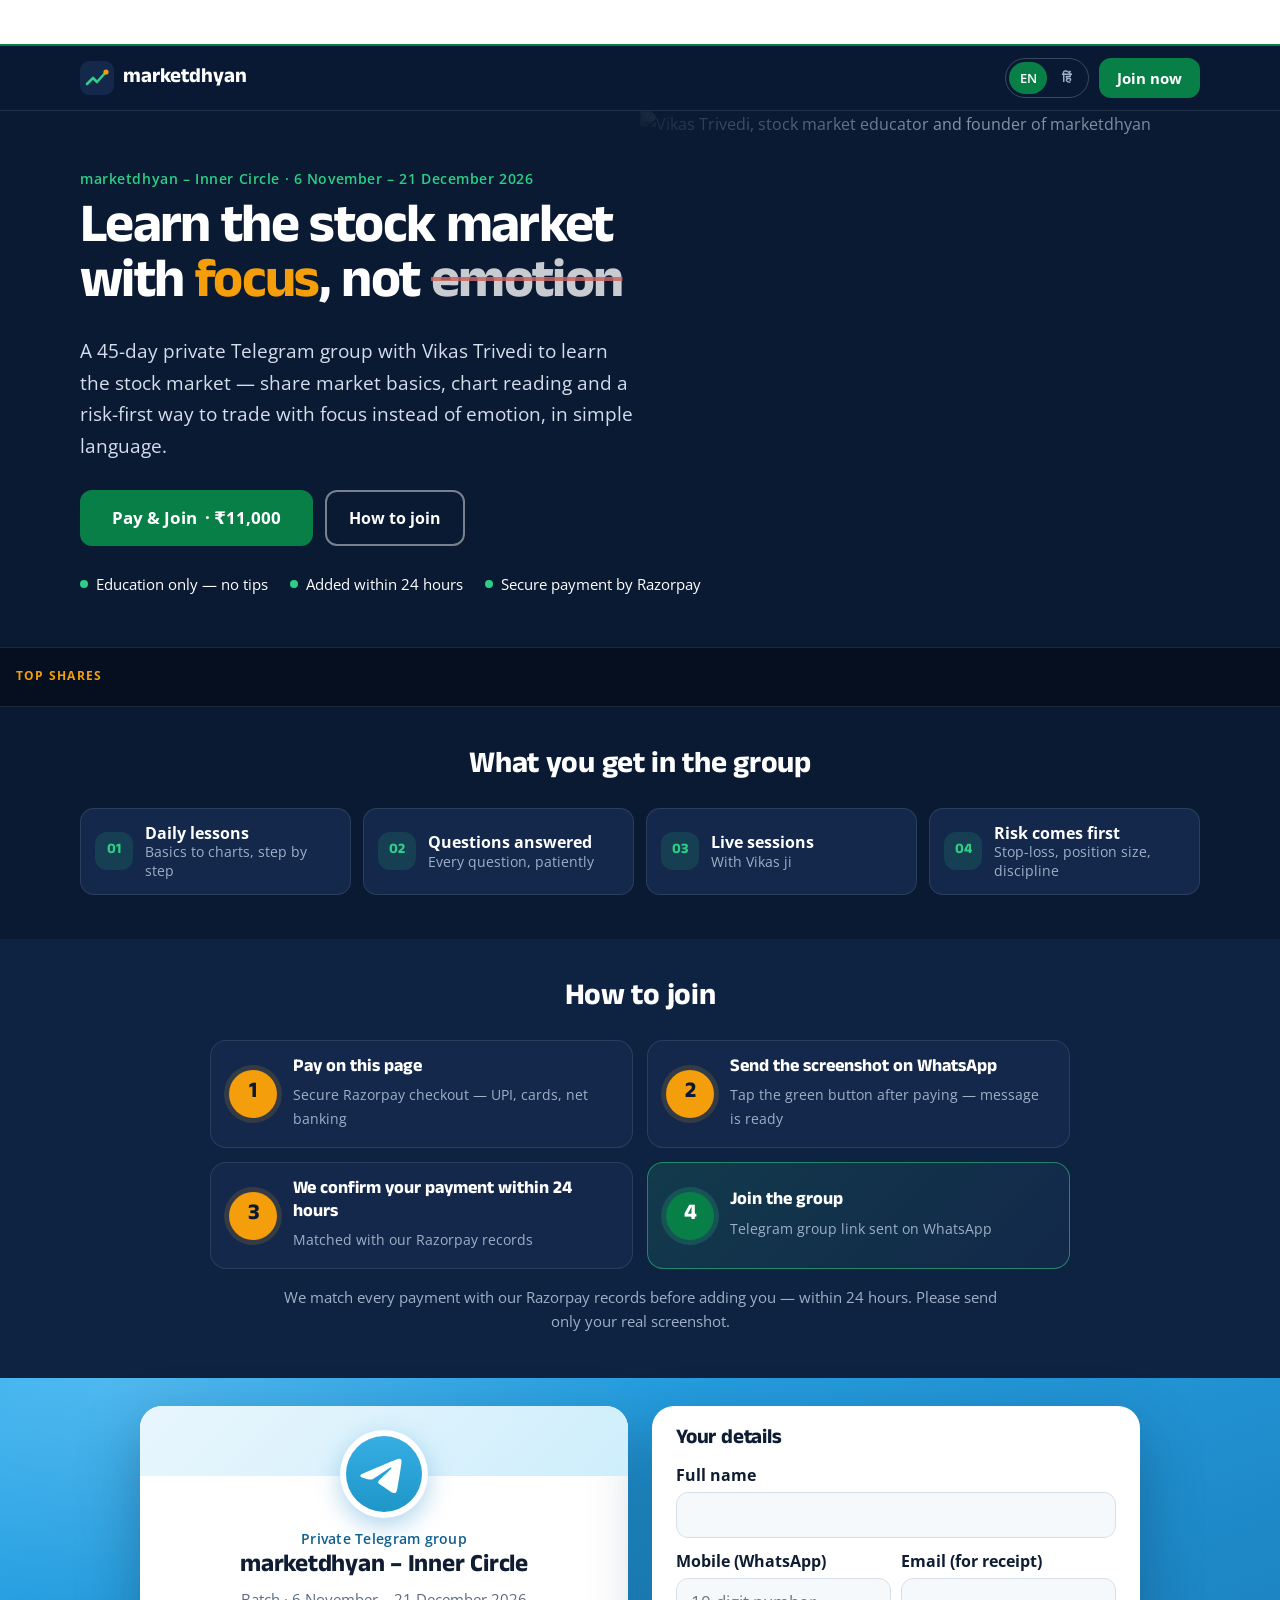
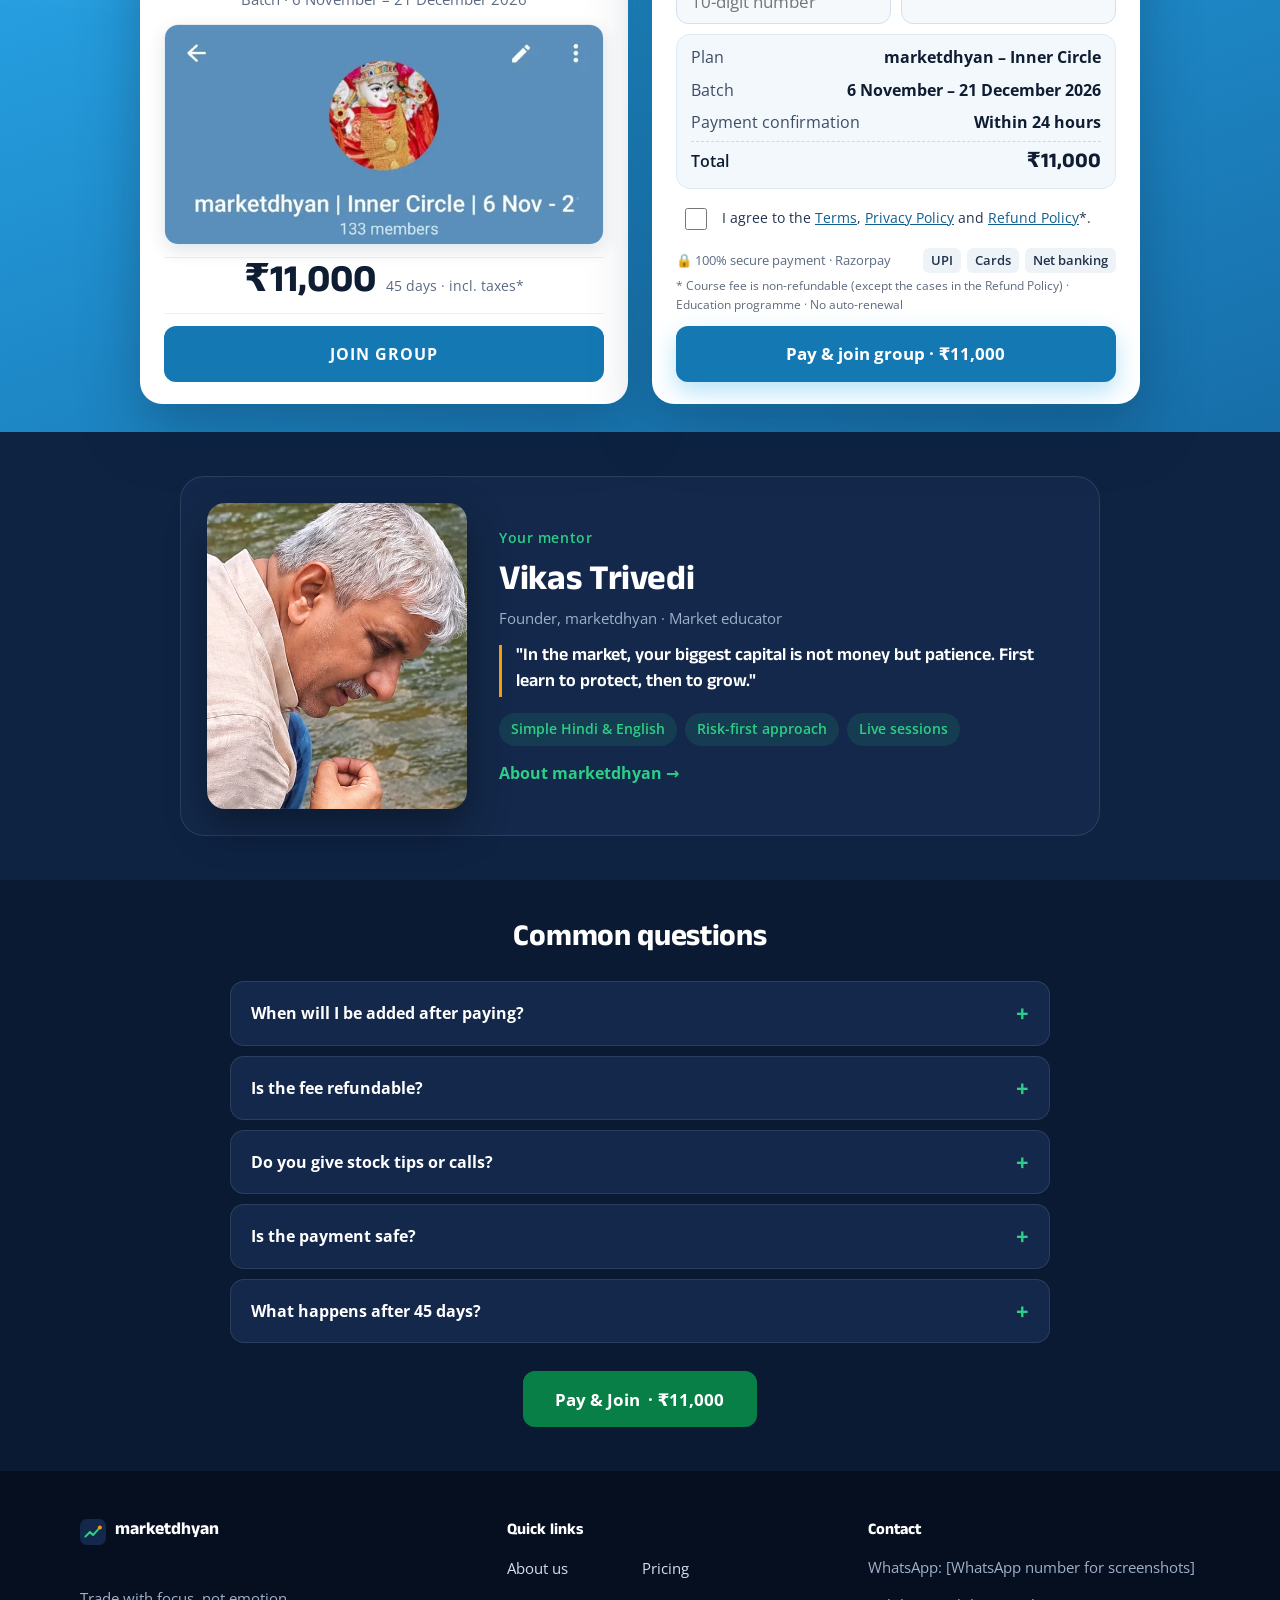
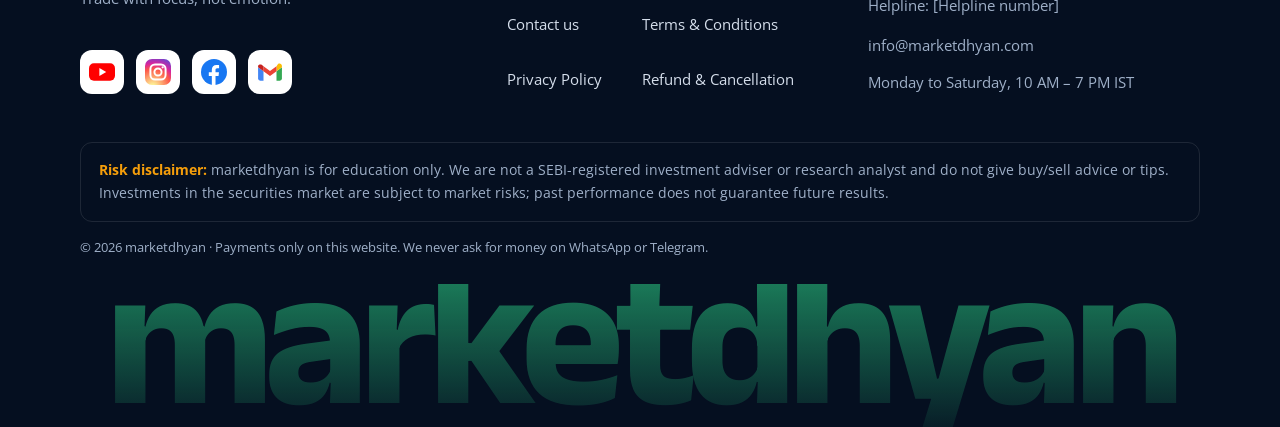
==== index.html @ 465ed861 "Add files via upload" ====
<!DOCTYPE html>
<html lang="en">
<head>
  <meta charset="utf-8">
  <meta name="viewport" content="width=device-width, initial-scale=1">
  <title>Learn the Stock Market with Vikas Trivedi | marketdhyan</title>
  <meta name="description" content="Join marketdhyan Inner Circle: a 45-day Telegram group with Vikas Trivedi to learn the stock market — basics, charts and risk management, in Hindi & English.">
  <meta name="keywords" content="marketdhyan, marketdhyan inner circle, Vikas Trivedi, learn stock market, share market course in Hindi, stock market course for beginners, 45 day stock market course, trading course India, learn trading online, stock market classes online, share market learning group, stock market Telegram learning group, risk management in trading, how to read stock charts, Nifty Sensex basics, stock market education India">
  <meta name="author" content="Vikas Trivedi">
  <meta name="robots" content="index, follow">
  <link rel="canonical" href="index.html">
  <meta name="theme-color" content="#0a1a33">
  <meta property="og:type" content="website">
  <meta property="og:site_name" content="marketdhyan">
  <meta property="og:title" content="Learn the Stock Market with Vikas Trivedi | marketdhyan">
  <meta property="og:description" content="Join marketdhyan Inner Circle: a 45-day Telegram group with Vikas Trivedi to learn the stock market — basics, charts and risk management, in Hindi & English.">
  <meta property="og:url" content="index.html">
  <meta property="og:image" content="assets/img/hero-vikas.webp">
  <meta property="og:image:width" content="1740">
  <meta property="og:image:height" content="1480">
  <meta property="og:image:alt" content="Vikas Trivedi, marketdhyan">
  <meta property="og:locale" content="en_IN">
  <meta name="twitter:card" content="summary_large_image">
  <meta name="twitter:title" content="Learn the Stock Market with Vikas Trivedi | marketdhyan">
  <meta name="twitter:description" content="Join marketdhyan Inner Circle: a 45-day Telegram group with Vikas Trivedi to learn the stock market — basics, charts and risk management, in Hindi & English.">
  <meta name="twitter:image" content="assets/img/hero-vikas.webp">
  <meta name="twitter:image:alt" content="Vikas Trivedi, marketdhyan">
  <link rel="icon" href="favicon.ico" sizes="48x48">
  <link rel="icon" href="assets/img/favicon.svg" type="image/svg+xml">
  <link rel="apple-touch-icon" href="assets/img/apple-touch-icon.png">
  <link rel="preload" href="assets/fonts/open-sans-latin-memvYaGs12.woff2" as="font" type="font/woff2" crossorigin>
  <link rel="preload" href="assets/fonts/anek-telugu-latin-LhW2MVrUNv.woff2" as="font" type="font/woff2" crossorigin>
  <link rel="stylesheet" href="assets/fonts8df7.css?v=1794605191">
  <link rel="stylesheet" href="assets/landing8df7.css?v=1794605191">
  <script src="assets/ga8df7.js?v=1794605191" data-id="G-Q1NHL4ENWV" async></script>
  <script type="application/ld+json">
  {"@context":"https://schema.org","@type":"EducationalOrganization","name":"marketdhyan","url":"https://marketdhyan.com","description":"Join marketdhyan Inner Circle: a 45-day Telegram group with Vikas Trivedi to learn the stock market — basics, charts and risk management, in Hindi &amp; English.","founder":{"@type":"Person","name":"Vikas Trivedi"},"areaServed":"IN","sameAs":["https://www.instagram.com/marketdhyan/", "https://www.youtube.com/@marketdhyan", "https://www.facebook.com/people/marketdhyan/61596235712391/"],"knowsAbout":["Stock market education","Risk management","Technical analysis basics"]}
  </script>
  <link rel="preload" as="image" href="assets/img/hero-vikas-sm.webp" media="(max-width: 767px)" fetchpriority="high">
  <link rel="preload" as="image" imagesrcset="assets/img/hero-vikas-1000.webp 1000w, assets/img/hero-vikas.webp 1740w" imagesizes="50vw" media="(min-width: 768px)" fetchpriority="high">
</head>
<body class="home">
  <a class="skip" href="#main" title="Skip to content">Skip to content</a>
  <div class="ticker" role="region" aria-label="Market prices (delayed, for learning only)">
    <div class="tradingview-widget-container" data-tv="ticker"><div class="tradingview-widget-container__widget"></div></div>
  </div>
  <header class="top">
    <div class="wrap top__in">
      <a class="logo" href="index.html" aria-label="marketdhyan home" title="marketdhyan home"><svg width="34" height="34" viewBox="0 0 34 34" aria-hidden="true"><rect width="34" height="34" rx="9" fill="#13284a"/><path d="M7 23l6-6 4 4 9-10" fill="none" stroke="#2ccf85" stroke-width="2.6" stroke-linecap="round" stroke-linejoin="round"/><circle cx="26" cy="11" r="2.6" fill="#f59e0b"/></svg><span>marketdhyan</span></a>
      <div class="top__right">
        <div class="lang" role="group" aria-label="Language">
          <button type="button" data-set-lang="en" aria-pressed="true">EN</button>
          <button type="button" data-set-lang="hi" aria-pressed="false">हिं</button>
        </div>
        <a class="btn btn--sm" href="index.html#join" data-hi="अभी जुड़ें" title="Join now">Join now</a>
      </div>
    </div>
  </header>
  <main id="main">


    <!-- HERO -->
    <section class="hero">
      <picture class="hero__bg">
        <source media="(max-width: 767px)" srcset="assets/img/hero-vikas-sm.webp" width="700" height="640">
        <source media="(min-width: 768px)" srcset="assets/img/hero-vikas-1000.webp 1000w, assets/img/hero-vikas.webp 1740w" sizes="50vw" width="1740" height="1480">
        <img src="assets/img/hero-vikas.webp" alt="Vikas Trivedi, stock market educator and founder of marketdhyan" width="1740" height="1480" fetchpriority="high">
      </picture>
      <div class="hero__shade" aria-hidden="true"></div>
      <div class="wrap hero__in">
        <p class="eyebrow">marketdhyan – Inner Circle · <span data-hi="6 नवंबर – 21 दिसंबर 2026">6 November – 21 December 2026</span></p>
        <h1 class="rot-h" data-hi="शेयर बाज़ार सीखें — <span class='rot rot--bad'>भावना</span> से नहीं, <span class='rot rot--good'>ध्यान</span> से">Learn the stock market<br class="br-lg"> with <span class="rot rot--good">focus</span>, not <span class="rot rot--bad">emotion</span></h1>
        <p class="hero__lead" data-hi="विकास त्रिवेदी के साथ 45 दिन का प्राइवेट टेलीग्राम ग्रुप — शेयर बाज़ार की बेसिक्स, चार्ट पढ़ना और जोखिम को पहले रखकर भावना के बजाय ध्यान से ट्रेड करने का तरीका, आसान भाषा में।">A 45-day private Telegram group with Vikas Trivedi to learn the stock market — share market basics, chart reading and a risk-first way to trade with focus instead of emotion, in simple language.</p>
        <div class="hero__cta">
          <a class="btn btn--lg" href="#join" title="Pay &amp; Join · ₹11,000"><span data-hi="पेमेंट करें और जुड़ें">Pay &amp; Join</span> · ₹11,000</a>
          <a class="btn btn--ghost" href="#how" data-hi="कैसे जुड़ें?" title="How to join">How to join</a>
        </div>
        <ul class="hero__facts">
          <li><span class="dot"></span><span data-hi="सिर्फ़ शिक्षा — कोई टिप्स नहीं">Education only — no tips</span></li>
          <li><span class="dot"></span><span data-hi="24 घंटे में ग्रुप में">Added within 24 hours</span></li>
          <li><span class="dot"></span><span data-hi="Razorpay से सुरक्षित पेमेंट">Secure payment by Razorpay</span></li>
        </ul>
      </div>
    </section>

    <!-- TOP SHARES STRIP -->
    <div class="band" role="region" aria-label="Top shares (delayed prices)">
      <span class="band__label" data-hi="बड़े शेयर">Top shares</span>
      <div class="band__tv"><div class="tradingview-widget-container" data-tv="stocks"><div class="tradingview-widget-container__widget"></div></div></div>
    </div>

    <!-- WHAT YOU GET (compact) -->
    <section class="sec sec--tight">
      <div class="wrap">
        <h2 class="sec__title sec__title--sm" data-hi="ग्रुप में आपको क्या मिलेगा">What you get in the group</h2>
        <ul class="gets">
          <li><span class="ico">01</span><div><strong data-hi="रोज़ की सीख">Daily lessons</strong><small data-hi="बेसिक्स से चार्ट तक, एक-एक कदम">Basics to charts, step by step</small></div></li>
          <li><span class="ico">02</span><div><strong data-hi="सवाल-जवाब">Questions answered</strong><small data-hi="हर सवाल का धैर्य से जवाब">Every question, patiently</small></div></li>
          <li><span class="ico">03</span><div><strong data-hi="लाइव सेशन">Live sessions</strong><small data-hi="विकास जी के साथ">With Vikas ji</small></div></li>
          <li><span class="ico">04</span><div><strong data-hi="पहले जोखिम">Risk comes first</strong><small data-hi="स्टॉप-लॉस, पोज़िशन साइज़, अनुशासन">Stop-loss, position size, discipline</small></div></li>
        </ul>
      </div>
    </section>

    <!-- HOW TO JOIN (compact) -->
    <section class="sec sec--tight sec--alt" id="how">
      <div class="wrap">
        <h2 class="sec__title sec__title--sm" data-hi="जुड़ना कैसे है">How to join</h2>
        <ol class="steps">
          <li><span class="steps__n">1</span><div><b data-hi="इस पेज पर पेमेंट करें">Pay on this page</b><small data-hi="Razorpay से सुरक्षित — UPI, कार्ड, नेट बैंकिंग">Secure Razorpay checkout — UPI, cards, net banking</small></div></li>
          <li><span class="steps__n">2</span><div><b data-hi="स्क्रीनशॉट व्हाट्सऐप पर भेजें">Send the screenshot on WhatsApp</b><small data-hi="पेमेंट के बाद हरा बटन दबाएँ, मैसेज तैयार मिलेगा">Tap the green button after paying — message is ready</small></div></li>
          <li><span class="steps__n">3</span><div><b data-hi="हम 24 घंटे में पेमेंट कन्फ़र्म करते हैं">We confirm your payment within 24 hours</b><small data-hi="Razorpay रिकॉर्ड से मिलाकर">Matched with our Razorpay records</small></div></li>
          <li><span class="steps__n">4</span><div><b data-hi="ग्रुप जॉइन करें">Join the group</b><small data-hi="टेलीग्राम ग्रुप का लिंक व्हाट्सऐप पर">Telegram group link sent on WhatsApp</small></div></li>
        </ol>
        <p class="flow__note" data-hi="हर पेमेंट को हम Razorpay रिकॉर्ड से मिलाकर ही ग्रुप में जोड़ते हैं — 24 घंटे के अंदर। कृपया सिर्फ़ असली स्क्रीनशॉट भेजें।">We match every payment with our Razorpay records before adding you — within 24 hours. Please send only your real screenshot.</p>
      </div>
    </section>

    <!-- JOIN: simple Telegram-style group card + checkout -->
    <section class="tg" id="join">
      <div class="wrap">
        <div class="tg__grid">
          <!-- Telegram group card -->
          <div class="tg__card">
            <div class="tg__cover"><span class="tg__logo"><svg viewBox="0 0 240 240" aria-hidden="true"><defs><linearGradient id="tgG" x1="0" y1="0" x2="0" y2="1"><stop offset="0" stop-color="#37aee2"/><stop offset="1" stop-color="#1e96c8"/></linearGradient></defs><circle cx="120" cy="120" r="120" fill="url(#tgG)"/><path fill="#fff" d="M54 118.6c35-15.2 58.3-25.3 70-30.2 33.3-13.9 40.2-16.3 44.7-16.4 1 0 3.2.2 4.7 1.4 1.2 1 1.5 2.3 1.7 3.3.2 1 .4 3.1.2 4.8-1.8 19-9.6 65.1-13.6 86.4-1.7 9-5 12-8.2 12.3-7 .6-12.3-4.6-19-9-10.6-6.9-16.5-11.2-26.8-18-11.9-7.8-4.2-12.1 2.6-19.1 1.8-1.8 32.6-29.9 33.2-32.4.1-.3.1-1.5-.6-2.2-.7-.6-1.7-.4-2.5-.2-1.1.2-17.9 11.4-50.5 33.4-4.8 3.3-9.1 4.9-13 4.8-4.3-.1-12.5-2.4-18.6-4.4-7.5-2.4-13.5-3.7-13-7.9.3-2.2 3.3-4.4 8.9-6.6z"/></svg></span></div>
            <div class="tg__body">
              <p class="tg__kicker" data-hi="प्राइवेट टेलीग्राम ग्रुप">Private Telegram group</p>
              <h2 class="tg__name">marketdhyan – Inner Circle</h2>
              <p class="tg__batch" data-hi="बैच · 6 नवंबर – 21 दिसंबर 2026">Batch · 6 November – 21 December 2026</p>
              <figure class="tg__shot"><img src="assets/img/group.webp" alt="Inside the marketdhyan Inner Circle Telegram group" width="598" height="800" loading="lazy"></figure>
              <div class="tg__price"><b>₹11,000</b><span data-hi="45 दिन · टैक्स सहित*">45 days · incl. taxes*</span></div>
              <a class="tg__join" href="#payForm" data-hi="ग्रुप जॉइन करें" title="Join group">Join group</a>
            </div>
          </div>

          <!-- Checkout -->
          <form id="payForm" class="tg__pay" novalidate>
            <input type="hidden" name="plan" value="inner-circle-nov-dec-2026">
            <h3 class="tg__h" data-hi="आपकी जानकारी">Your details</h3>
            <div class="fields">
              <label class="field field--full"><span data-hi="पूरा नाम">Full name</span>
                <input name="name" type="text" autocomplete="name" required maxlength="80" aria-describedby="err-name">
                <small class="field__err" id="err-name"></small></label>
              <label class="field"><span data-hi="मोबाइल (व्हाट्सऐप)">Mobile (WhatsApp)</span>
                <input name="mobile" type="tel" inputmode="numeric" autocomplete="tel-national" required pattern="[6-9][0-9]{9}" maxlength="14" placeholder="10-digit number" aria-describedby="err-mobile">
                <small class="field__err" id="err-mobile"></small></label>
              <label class="field"><span data-hi="ईमेल (रसीद के लिए)">Email (for receipt)</span>
                <input name="email" type="email" autocomplete="email" required maxlength="120" aria-describedby="err-email">
                <small class="field__err" id="err-email"></small>
                <button type="button" class="field__hint" id="emailHint" hidden></button></label>
            </div>

            <div class="sum">
              <div class="sum__row"><span data-hi="प्लान">Plan</span><b>marketdhyan – Inner Circle</b></div>
              <div class="sum__row"><span data-hi="बैच">Batch</span><b data-hi="6 नवंबर – 21 दिसंबर 2026">6 November – 21 December 2026</b></div>
              <div class="sum__row"><span data-hi="पेमेंट कन्फ़र्मेशन">Payment confirmation</span><b data-hi="24 घंटे के अंदर">Within 24 hours</b></div>
              <div class="sum__row sum__total"><span data-hi="कुल">Total</span><b>₹11,000</b></div>
            </div>

            <label class="tick"><input type="checkbox" name="agree_terms" required aria-describedby="err-agree_terms">
              <span data-hi="मैं <a href='terms.html' title='नियम'>नियम</a>, <a href='privacy.html' title='गोपनीयता नीति'>गोपनीयता नीति</a> और <a href='refund-policy.html' title='रिफ़ंड पॉलिसी'>रिफ़ंड पॉलिसी</a>* से सहमत हूँ।">I agree to the <a href="terms.html" title="Terms">Terms</a>, <a href="privacy.html" title="Privacy Policy">Privacy Policy</a> and <a href="refund-policy.html" title="Refund Policy">Refund Policy</a>*.</span></label>
            <small class="field__err field__err--tick" id="err-agree_terms"></small>
            <div class="trust">
              <span>🔒 <span data-hi="100% सुरक्षित पेमेंट · Razorpay">100% secure payment · Razorpay</span></span>
              <span class="trust__pills"><i>UPI</i><i data-hi="कार्ड">Cards</i><i data-hi="नेट बैंकिंग">Net banking</i></span>
            </div>
            <p class="fine" data-hi="* कोर्स शुल्क नॉन-रिफ़ंडेबल है (रिफ़ंड पॉलिसी के अपवाद छोड़कर) · शिक्षा कार्यक्रम · कोई ऑटो-रिन्यूअल नहीं">* Course fee is non-refundable (except the cases in the Refund Policy) · Education programme · No auto-renewal</p>
            <div class="cf-box" id="cfBox" hidden></div>
            <p class="pay__err" id="payErr" role="alert"></p>
            <button class="tg__btn" type="submit" id="payBtn"><span data-hi="पेमेंट करें और ग्रुप जॉइन करें">Pay &amp; join group</span> <span id="payAmt"></span></button>
          </form>
        </div>
      </div>
    </section>



    <!-- ABOUT (short) -->
    <section class="sec sec--tight sec--alt">
      <div class="wrap">
        <div class="mentor">
          <div class="mentor__photo"><img src="assets/img/vikas-about.webp" alt="Vikas Trivedi, marketdhyan" width="480" height="566" loading="lazy"></div>
          <div class="mentor__text">
            <p class="eyebrow" data-hi="आपके मेंटर">Your mentor</p>
            <h2 data-hi="विकास त्रिवेदी">Vikas Trivedi</h2>
            <p class="mentor__role" data-hi="संस्थापक, marketdhyan · मार्केट एजुकेटर">Founder, marketdhyan · Market educator</p>
            <blockquote data-hi="&quot;बाज़ार में सबसे बड़ी पूँजी पैसा नहीं, धैर्य है। पहले बचाना सीखिए, फिर कमाना।&quot;">"In the market, your biggest capital is not money but patience. First learn to protect, then to grow."</blockquote>
            <ul class="mentor__tags">
              <li data-hi="आसान हिंदी और अंग्रेज़ी">Simple Hindi &amp; English</li>
              <li data-hi="पहले जोखिम">Risk-first approach</li>
              <li data-hi="लाइव सेशन">Live sessions</li>
            </ul>
            <a class="link" href="about.html" data-hi="marketdhyan के बारे में →" title="About marketdhyan →">About marketdhyan →</a>
          </div>
        </div>
      </div>
    </section>

    <!-- FAQ -->
    <section class="sec sec--tight">
      <div class="wrap wrap--narrow">
        <h2 class="sec__title sec__title--sm" data-hi="अक्सर पूछे जाने वाले सवाल">Common questions</h2>
        <div class="faq">
          <details><summary data-hi="पेमेंट के बाद ग्रुप में कब जोड़ा जाएगा?">When will I be added after paying?</summary><p data-hi="व्हाट्सऐप पर स्क्रीनशॉट भेजने के 24 घंटे के अंदर — पहले हम Razorpay में आपका पेमेंट जाँचते हैं।">Within 24 hours of sending your screenshot on WhatsApp — after we confirm your payment in Razorpay.</p></details>
          <details><summary data-hi="क्या शुल्क वापस मिलता है?">Is the fee refundable?</summary><p data-hi="नहीं, यह नॉन-रिफ़ंडेबल कोर्स शुल्क है। अपवाद: दो बार पेमेंट, पैसे कटे पर पेमेंट फ़ेल, या हम 7 दिन में न जोड़ पाएँ।">No, it is a non-refundable course fee. Exceptions: double payment, money deducted but payment failed, or if we cannot add you within 7 days.</p></details>
          <details><summary data-hi="क्या आप स्टॉक टिप्स देते हैं?">Do you give stock tips or calls?</summary><p data-hi="नहीं। marketdhyan सिर्फ़ शिक्षा है। हम SEBI-पंजीकृत सलाहकार नहीं हैं — हम सिखाते हैं, क्या खरीदें-बेचें यह नहीं बताते।">No. marketdhyan is education only. We are not SEBI-registered advisers — we teach; we never tell you what to buy or sell.</p></details>
          <details><summary data-hi="क्या पेमेंट सुरक्षित है?">Is the payment safe?</summary><p data-hi="हाँ, पेमेंट Razorpay से होता है। हम व्हाट्सऐप या टेलीग्राम पर कभी पैसे नहीं माँगते।">Yes, payments are processed by Razorpay. We never ask for money on WhatsApp or Telegram.</p></details>
          <details><summary data-hi="45 दिन के बाद क्या होगा?">What happens after 45 days?</summary><p data-hi="बैच 21 दिसंबर 2026 को ख़त्म होगा। कोई ऑटो-रिन्यूअल नहीं — अगला बैच शुरू होने पर हम बताएँगे।">The batch ends on 21 December 2026. There is no auto-renewal — we will announce the next batch.</p></details>
        </div>
        <div class="center"><a class="btn btn--lg" href="#join" title="Pay &amp; Join · ₹11,000"><span data-hi="पेमेंट करें और जुड़ें">Pay &amp; Join</span> · ₹11,000</a></div>
      </div>
    </section>
  </main>
  <footer class="foot">
    <div class="wrap">
      <div class="foot__grid">
        <div>
          <a class="logo" href="index.html" title="marketdhyan"><svg width="34" height="34" viewBox="0 0 34 34" aria-hidden="true"><rect width="34" height="34" rx="9" fill="#13284a"/><path d="M7 23l6-6 4 4 9-10" fill="none" stroke="#2ccf85" stroke-width="2.6" stroke-linecap="round" stroke-linejoin="round"/><circle cx="26" cy="11" r="2.6" fill="#f59e0b"/></svg><span>marketdhyan</span></a>
          <p class="foot__tag" data-hi="भावना से नहीं, ध्यान से ट्रेड करना सीखें।">Trade with focus, not emotion.</p>
          <div class="socs"><a class="soc soc--youtube" href="https://www.youtube.com/@marketdhyan" target="_blank" rel="noopener" aria-label="YouTube" title="YouTube"><svg viewBox="0 0 24 24" width="24" height="24" aria-hidden="true"><rect x="0" y="4" width="24" height="16" rx="4.5" fill="#FF0000"/><path d="M9.6 8.4v7.2l6.3-3.6z" fill="#fff"/></svg></a><a class="soc soc--instagram" href="https://www.instagram.com/marketdhyan/" target="_blank" rel="noopener" aria-label="Instagram" title="Instagram"><svg viewBox="0 0 24 24" width="24" height="24" aria-hidden="true"><defs><radialGradient id="igg" cx="30%" cy="107%" r="150%"><stop offset="0" stop-color="#fdf497"/><stop offset=".05" stop-color="#fdf497"/><stop offset=".45" stop-color="#fd5949"/><stop offset=".6" stop-color="#d6249f"/><stop offset=".9" stop-color="#285AEB"/></radialGradient></defs><rect width="24" height="24" rx="6.5" fill="url(#igg)"/><rect x="5" y="5" width="14" height="14" rx="4.2" fill="none" stroke="#fff" stroke-width="1.8"/><circle cx="12" cy="12" r="3.3" fill="none" stroke="#fff" stroke-width="1.8"/><circle cx="16.3" cy="7.7" r="1.05" fill="#fff"/></svg></a><a class="soc soc--facebook" href="https://www.facebook.com/people/marketdhyan/61596235712391/" target="_blank" rel="noopener" aria-label="Facebook" title="Facebook"><svg viewBox="0 0 24 24" width="24" height="24" aria-hidden="true"><circle cx="12" cy="12" r="12" fill="#1877F2"/><path d="M13.4 24v-8.4h2.8l.4-3.3h-3.2v-2.1c0-.9.3-1.6 1.6-1.6h1.7V5.7c-.3 0-1.3-.1-2.5-.1-2.5 0-4.2 1.5-4.2 4.3v2.4H7.2v3.3H10V24z" fill="#fff"/></svg></a><a class="soc soc--gmail" href="mailto:info@marketdhyan.com" aria-label="Email us" title="Email us"><svg viewBox="0 0 24 24" width="24" height="24" aria-hidden="true"><rect x="1" y="4" width="22" height="16" rx="2.5" fill="#fff"/><path d="M1 7.5V18a2 2 0 0 0 2 2h3V11.2z" fill="#4285F4"/><path d="M23 7.5V18a2 2 0 0 1-2 2h-3v-8.8z" fill="#34A853"/><path d="M18 6.6v4.6L23 7.5V6.3c0-1.9-2.1-2.9-3.6-1.8z" fill="#FBBC04"/><path d="M6 11.2V6.6l6 4.5 6-4.5v4.6l-6 4.5z" fill="#EA4335"/><path d="M1 6.3v1.2l5 3.7V6.6L4.6 5.5C3.1 4.4 1 5.4 1 6.3z" fill="#C5221F"/></svg></a></div>
        </div>
        <nav class="foot__nav" aria-label="Policies">
          <p class="foot__h" data-hi="ज़रूरी लिंक">Quick links</p>
          <div class="foot__links">
          <a href="about.html" title="About us">About us</a>
          <a href="pricing.html" title="Pricing">Pricing</a>
          <a href="contact.html" title="Contact us">Contact us</a>
          <a href="terms.html" title="Terms &amp; Conditions">Terms &amp; Conditions</a>
          <a href="privacy.html" title="Privacy Policy">Privacy Policy</a>
          <a href="refund-policy.html" title="Refund &amp; Cancellation">Refund &amp; Cancellation</a>
          </div>
        </nav>
        <div class="foot__contact">
          <p class="foot__h" data-hi="संपर्क">Contact</p>
          <p>WhatsApp: [WhatsApp number for screenshots]</p>
          <p><a href="contact.html" data-wa="help" target="_blank" rel="noopener" title="Helpline: [Helpline number]"><span data-hi="हेल्पलाइन:">Helpline:</span> [Helpline number]</a></p>
          <p><a href="contact.html" data-mail title="info@marketdhyan.com">info@marketdhyan.com</a></p>
          <p>Monday to Saturday, 10 AM – 7 PM IST</p>
        </div>
      </div>
      <p class="foot__risk"><strong data-hi="जोखिम चेतावनी:">Risk disclaimer:</strong> <span data-hi="marketdhyan केवल शिक्षा के लिए है। हम SEBI में पंजीकृत निवेश सलाहकार या रिसर्च एनालिस्ट नहीं हैं और कोई खरीद/बिक्री सलाह या टिप्स नहीं देते। शेयर बाज़ार में निवेश जोखिम के अधीन है; पिछले नतीजे भविष्य की गारंटी नहीं हैं।">marketdhyan is for education only. We are not a SEBI-registered investment adviser or research analyst and do not give buy/sell advice or tips. Investments in the securities market are subject to market risks; past performance does not guarantee future results.</span></p>
      <p class="foot__copy">© 2026 marketdhyan · <span data-hi="पेमेंट सिर्फ़ इसी वेबसाइट पर। हम व्हाट्सऐप या टेलीग्राम पर कभी पैसे नहीं माँगते।">Payments only on this website. We never ask for money on WhatsApp or Telegram.</span></p>
    </div>
    <p class="foot__mark" aria-hidden="true">marketdhyan</p>
  </footer>
  <script src="assets/plans8df7.js?v=1794605191"></script>
  <script src="assets/landing8df7.js?v=1794605191"></script>
</body>
</html>
---- assets/fonts8df7.css ----
/* Anek Devanagari · devanagari */
@font-face {
  font-family: 'Anek Devanagari';
  font-style: normal;
  font-weight: 600;
  font-stretch: 100%;
  font-display: swap;
  src: url(fonts/anek-devanagari-devanagari-jVyd7nP0CG.woff2) format('woff2');
  unicode-range: U+0900-097F, U+1CD0-1CF4, U+1CF7-1CF9, U+200C-200D, U+20F0, U+25CC, U+A830-A839, U+A8E0-A8FF, U+11B00-11B0A;
}
/* Anek Devanagari · latin */
@font-face {
  font-family: 'Anek Devanagari';
  font-style: normal;
  font-weight: 600;
  font-stretch: 100%;
  font-display: swap;
  src: url(fonts/anek-devanagari-latin-jVyd7nP0CG.woff2) format('woff2');
  unicode-range: U+0000-00FF, U+0131, U+0152-0153, U+02BB-02BC, U+02C6, U+02DA, U+02DC, U+0304, U+0308, U+0329, U+2000-206F, U+20AC, U+2122, U+2191, U+2193, U+2212, U+2215, U+FEFF, U+FFFD;
}
/* Anek Devanagari · devanagari */
@font-face {
  font-family: 'Anek Devanagari';
  font-style: normal;
  font-weight: 700;
  font-stretch: 100%;
  font-display: swap;
  src: url(fonts/anek-devanagari-devanagari-jVyd7nP0CG.woff2) format('woff2');
  unicode-range: U+0900-097F, U+1CD0-1CF4, U+1CF7-1CF9, U+200C-200D, U+20F0, U+25CC, U+A830-A839, U+A8E0-A8FF, U+11B00-11B0A;
}
/* Anek Devanagari · latin */
@font-face {
  font-family: 'Anek Devanagari';
  font-style: normal;
  font-weight: 700;
  font-stretch: 100%;
  font-display: swap;
  src: url(fonts/anek-devanagari-latin-jVyd7nP0CG.woff2) format('woff2');
  unicode-range: U+0000-00FF, U+0131, U+0152-0153, U+02BB-02BC, U+02C6, U+02DA, U+02DC, U+0304, U+0308, U+0329, U+2000-206F, U+20AC, U+2122, U+2191, U+2193, U+2212, U+2215, U+FEFF, U+FFFD;
}
/* Anek Telugu · latin */
@font-face {
  font-family: 'Anek Telugu';
  font-style: normal;
  font-weight: 600;
  font-stretch: 100%;
  font-display: swap;
  src: url(fonts/anek-telugu-latin-LhW2MVrUNv.woff2) format('woff2');
  unicode-range: U+0000-00FF, U+0131, U+0152-0153, U+02BB-02BC, U+02C6, U+02DA, U+02DC, U+0304, U+0308, U+0329, U+2000-206F, U+20AC, U+2122, U+2191, U+2193, U+2212, U+2215, U+FEFF, U+FFFD;
}
/* Anek Telugu · latin */
@font-face {
  font-family: 'Anek Telugu';
  font-style: normal;
  font-weight: 700;
  font-stretch: 100%;
  font-display: swap;
  src: url(fonts/anek-telugu-latin-LhW2MVrUNv.woff2) format('woff2');
  unicode-range: U+0000-00FF, U+0131, U+0152-0153, U+02BB-02BC, U+02C6, U+02DA, U+02DC, U+0304, U+0308, U+0329, U+2000-206F, U+20AC, U+2122, U+2191, U+2193, U+2212, U+2215, U+FEFF, U+FFFD;
}
/* Noto Sans Devanagari · devanagari */
@font-face {
  font-family: 'Noto Sans Devanagari';
  font-style: normal;
  font-weight: 400;
  font-stretch: 100%;
  font-display: swap;
  src: url(fonts/noto-sans-devanagari-devanagari-TuG7UUFzXI.woff2) format('woff2');
  unicode-range: U+0900-097F, U+1CD0-1CF4, U+1CF7-1CF9, U+200C-200D, U+20F0, U+25CC, U+A830-A839, U+A8E0-A8FF, U+11B00-11B0A;
}
/* Noto Sans Devanagari · latin */
@font-face {
  font-family: 'Noto Sans Devanagari';
  font-style: normal;
  font-weight: 400;
  font-stretch: 100%;
  font-display: swap;
  src: url(fonts/noto-sans-devanagari-latin-TuG7UUFzXI.woff2) format('woff2');
  unicode-range: U+0000-00FF, U+0131, U+0152-0153, U+02BB-02BC, U+02C6, U+02DA, U+02DC, U+0304, U+0308, U+0329, U+2000-206F, U+20AC, U+2122, U+2191, U+2193, U+2212, U+2215, U+FEFF, U+FFFD;
}
/* Noto Sans Devanagari · devanagari */
@font-face {
  font-family: 'Noto Sans Devanagari';
  font-style: normal;
  font-weight: 600;
  font-stretch: 100%;
  font-display: swap;
  src: url(fonts/noto-sans-devanagari-devanagari-TuG7UUFzXI.woff2) format('woff2');
  unicode-range: U+0900-097F, U+1CD0-1CF4, U+1CF7-1CF9, U+200C-200D, U+20F0, U+25CC, U+A830-A839, U+A8E0-A8FF, U+11B00-11B0A;
}
/* Noto Sans Devanagari · latin */
@font-face {
  font-family: 'Noto Sans Devanagari';
  font-style: normal;
  font-weight: 600;
  font-stretch: 100%;
  font-display: swap;
  src: url(fonts/noto-sans-devanagari-latin-TuG7UUFzXI.woff2) format('woff2');
  unicode-range: U+0000-00FF, U+0131, U+0152-0153, U+02BB-02BC, U+02C6, U+02DA, U+02DC, U+0304, U+0308, U+0329, U+2000-206F, U+20AC, U+2122, U+2191, U+2193, U+2212, U+2215, U+FEFF, U+FFFD;
}
/* Open Sans · latin */
@font-face {
  font-family: 'Open Sans';
  font-style: normal;
  font-weight: 400;
  font-stretch: 100%;
  font-display: swap;
  src: url(fonts/open-sans-latin-memvYaGs12.woff2) format('woff2');
  unicode-range: U+0000-00FF, U+0131, U+0152-0153, U+02BB-02BC, U+02C6, U+02DA, U+02DC, U+0304, U+0308, U+0329, U+2000-206F, U+20AC, U+2122, U+2191, U+2193, U+2212, U+2215, U+FEFF, U+FFFD;
}
/* Open Sans · latin */
@font-face {
  font-family: 'Open Sans';
  font-style: normal;
  font-weight: 600;
  font-stretch: 100%;
  font-display: swap;
  src: url(fonts/open-sans-latin-memvYaGs12.woff2) format('woff2');
  unicode-range: U+0000-00FF, U+0131, U+0152-0153, U+02BB-02BC, U+02C6, U+02DA, U+02DC, U+0304, U+0308, U+0329, U+2000-206F, U+20AC, U+2122, U+2191, U+2193, U+2212, U+2215, U+FEFF, U+FFFD;
}
/* Open Sans · latin */
@font-face {
  font-family: 'Open Sans';
  font-style: normal;
  font-weight: 700;
  font-stretch: 100%;
  font-display: swap;
  src: url(fonts/open-sans-latin-memvYaGs12.woff2) format('woff2');
  unicode-range: U+0000-00FF, U+0131, U+0152-0153, U+02BB-02BC, U+02C6, U+02DA, U+02DC, U+0304, U+0308, U+0329, U+2000-206F, U+20AC, U+2122, U+2191, U+2193, U+2212, U+2215, U+FEFF, U+FFFD;
}
---- assets/landing8df7.css ----
/* Market Dhyan — landing page. Dark navy, green action colour, saffron accent. Mobile first. */
:root {
  --bg: #0a1a33; --bg2: #0e2242; --card: #13284a; --line: rgba(255, 255, 255, .1);
  --text: #d5deeb; --muted: #9fb0c8; --white: #fff;
  --green: #087f47; --green2: #2ccf85; --saffron: #f59e0b;
  --head: "Anek Telugu", "Anek Devanagari", system-ui, sans-serif;
  --body: "Open Sans", "Noto Sans Devanagari", system-ui, sans-serif;
  --r: 16px;
}
*, *::before, *::after { box-sizing: border-box; }
html { scroll-behavior: smooth; -webkit-text-size-adjust: 100%; }
body { margin: 0; background: var(--bg); color: var(--text); font: 400 1rem/1.65 var(--body); }
img { max-width: 100%; height: auto; display: block; }
a { color: var(--green2); }
h1, h2, h3 { font-family: var(--head); color: var(--white); line-height: 1.15; margin: 0 0 .5em; font-weight: 700; letter-spacing: -.01em; }
p { margin: 0 0 1em; }
.wrap { width: min(1120px, 100% - 32px); margin-inline: auto; }
.wrap--narrow { width: min(820px, 100% - 32px); }
.sr { position: absolute; width: 1px; height: 1px; overflow: hidden; clip: rect(0 0 0 0); }
.skip { position: absolute; left: -999px; top: 8px; z-index: 99; background: #fff; color: #000; padding: 8px 12px; }
.skip:focus { left: 8px; }
:focus-visible { outline: 3px solid var(--saffron); outline-offset: 3px; }
.center { text-align: center; margin-top: 28px; }

/* buttons */
.btn { display: inline-flex; align-items: center; justify-content: center; gap: 8px; min-height: 48px; padding: 0 22px; border-radius: 12px; border: 2px solid var(--green); background: var(--green); color: #fff; font: 700 1rem var(--body); text-decoration: none; white-space: nowrap; cursor: pointer; transition: transform .15s, background .2s; }
.btn:hover { background: #06693c; border-color: #06693c; transform: translateY(-1px); }
.btn--lg { min-height: 56px; padding: 0 30px; font-size: 1.08rem; }
.btn--sm { min-height: 40px; padding: 0 16px; font-size: .92rem; }
.btn--ghost { background: transparent; border-color: rgba(255, 255, 255, .45); }
.btn--ghost:hover { background: rgba(255, 255, 255, .08); }
.btn--block { width: 100%; }
.btn[disabled] { opacity: .65; cursor: wait; transform: none; }

/* tickers */
.ticker { background: #fff; border-bottom: 2px solid var(--green); height: 46px; overflow: hidden; }
.ticker .tradingview-widget-container, .band .tradingview-widget-container { height: 46px; }
.band { display: flex; align-items: center; gap: 14px; padding: 6px 16px; background: #050f20; border-top: 1px solid var(--line); border-bottom: 1px solid var(--line); overflow: hidden; }
.band__label { flex: none; color: var(--saffron); font-weight: 700; font-size: .78rem; letter-spacing: .1em; text-transform: uppercase; }
.band__tv { flex: 1; min-width: 0; }

/* header */
.top { position: sticky; top: 0; z-index: 20; background: rgba(10, 26, 51, .92); backdrop-filter: blur(8px); border-bottom: 1px solid var(--line); }
.top__in { display: flex; align-items: center; justify-content: space-between; gap: 12px; min-height: 64px; }
.logo { display: inline-flex; align-items: center; gap: 9px; color: #fff; text-decoration: none; font: 700 1.3rem var(--head); white-space: nowrap; }
.top__right { display: flex; align-items: center; gap: 10px; }
.lang { display: inline-flex; border: 1px solid rgba(255, 255, 255, .2); border-radius: 999px; padding: 3px; }
.lang button { border: 0; background: none; color: var(--muted); font: 600 .82rem var(--body); min-width: 38px; min-height: 32px; border-radius: 999px; cursor: pointer; }
.lang button[aria-pressed="true"] { background: var(--green); color: #fff; }

/* hero */
.hero { position: relative; overflow: hidden; isolation: isolate; padding: 72px 0 64px; }
.hero__bg { position: absolute; inset: 0 0 0 auto; width: 62%; z-index: -2; }
.hero__bg img { width: 100%; height: 100%; object-fit: cover; object-position: 38% 30%; }
.hero__shade { position: absolute; inset: 0; z-index: -1;
  background: linear-gradient(90deg, var(--bg) 0%, var(--bg) 38%, rgba(10, 26, 51, .72) 50%, rgba(10, 26, 51, .15) 68%, rgba(10, 26, 51, .3) 100%),
              linear-gradient(180deg, rgba(10, 26, 51, .35), rgba(10, 26, 51, 0) 30%, rgba(10, 26, 51, 0) 72%, var(--bg) 100%); }
.hero__in { max-width: 1120px; }
.eyebrow { color: var(--green2); font-weight: 600; font-size: .9rem; letter-spacing: .04em; margin-bottom: 14px; }
.hero h1 { font-size: clamp(2.4rem, 5.4vw, 4.6rem); line-height: 1; letter-spacing: -.03em; max-width: 640px; margin-bottom: 20px; }
.hero h1 span { color: var(--saffron); }
.hero__lead { font-size: clamp(1.05rem, 1.5vw, 1.25rem); max-width: 560px; color: var(--text); margin-bottom: 28px; }
.hero__cta { display: flex; flex-wrap: wrap; gap: 12px; margin-bottom: 26px; }
.hero__facts { list-style: none; padding: 0; margin: 0; display: flex; flex-wrap: wrap; gap: 10px 22px; font-size: .95rem; color: #fff; }
.hero__facts li { display: inline-flex; align-items: center; gap: 8px; }
.dot { width: 8px; height: 8px; border-radius: 50%; background: var(--green2); flex: none; }

/* sections */
.sec { padding: 72px 0; }
.sec--alt { background: var(--bg2); }
.sec__title { font-size: clamp(1.8rem, 3.4vw, 2.6rem); text-align: center; margin-bottom: 10px; }
.sec__sub { text-align: center; color: var(--muted); margin-bottom: 30px; }
.ico { display: inline-grid; place-items: center; width: 44px; height: 44px; border-radius: 12px; background: rgba(44, 207, 133, .14); color: var(--green2); font: 700 1rem var(--head); }

/* plans + form */
.pay { background: var(--card); border: 1px solid var(--line); border-radius: 22px; padding: clamp(18px, 3vw, 32px); }
.plans { border: 0; padding: 0; margin: 0 0 22px; display: grid; grid-template-columns: repeat(3, 1fr); gap: 12px; }
.plan { position: relative; cursor: pointer; }
.plan input { position: absolute; opacity: 0; inset: 0; }
.plan__body { display: flex; flex-direction: column; gap: 4px; height: 100%; padding: 18px 16px; border-radius: 14px; border: 2px solid var(--line); background: var(--bg); transition: border-color .2s, background .2s; }
.plan input:checked + .plan__body { border-color: var(--green); background: rgba(18, 183, 106, .08); box-shadow: 0 0 0 4px rgba(18, 183, 106, .15); }
.plan input:focus-visible + .plan__body { outline: 3px solid var(--saffron); outline-offset: 2px; }
.plan__flag { align-self: flex-start; background: var(--saffron); color: #0a1a33; font-size: .72rem; font-weight: 700; padding: 2px 8px; border-radius: 6px; margin-bottom: 4px; }
.plan__name { font: 700 1.15rem var(--head); color: #fff; }
.plan__price { font: 700 1.9rem var(--head); color: #fff; line-height: 1.1; }
.plan .tbd { color: var(--muted); font-size: .8rem; }
.plan__days { color: var(--muted); font-size: .88rem; }
.plan__nr { color: #ffb4a8; font-size: .8rem; font-weight: 600; margin-top: auto; padding-top: 6px; }
.fields { display: grid; grid-template-columns: 1fr 1fr; gap: 14px; margin-bottom: 16px; }
.field { display: grid; gap: 6px; font-weight: 600; font-size: .92rem; color: #fff; }
.field--full { grid-column: 1 / -1; }
.field input { width: 100%; min-height: 50px; padding: 0 14px; border-radius: 12px; border: 1px solid rgba(255, 255, 255, .2); background: var(--bg); color: #fff; font: 400 1rem var(--body); }
.field input:focus { border-color: var(--green2); outline: 0; box-shadow: 0 0 0 3px rgba(44, 207, 133, .25); }
.field input.bad, .tick.bad { border-color: #ff7a6b; }
.tick { display: flex; gap: 12px; align-items: flex-start; font-size: .95rem; margin: 12px 0; cursor: pointer; border: 1px solid transparent; border-radius: 10px; padding: 4px; }
.tick input { width: 22px; height: 22px; flex: none; margin-top: 2px; accent-color: var(--green); }
.pay__err { color: #ffb4a8; min-height: 1.4em; margin: 8px 0; font-weight: 600; }
.pay__safe { text-align: center; color: var(--muted); font-size: .88rem; margin: 14px 0 0; }

/* about */
.about { display: grid; grid-template-columns: 300px 1fr; gap: 40px; align-items: center; }
.about__img { border-radius: 22px; aspect-ratio: 560 / 660; object-fit: cover; width: 100%; }
.about h2 { font-size: clamp(1.8rem, 3vw, 2.4rem); }
.link { font-weight: 700; text-decoration: none; }

/* faq */
.faq { margin-top: 30px; display: grid; gap: 10px; }
.faq details { background: var(--card); border: 1px solid var(--line); border-radius: 14px; padding: 4px 20px; }
.faq summary { cursor: pointer; list-style: none; font-weight: 700; color: #fff; padding: 14px 28px 14px 0; position: relative; }
.faq summary::-webkit-details-marker { display: none; }
.faq summary::after { content: "+"; position: absolute; right: 0; top: 10px; font-size: 1.4rem; color: var(--green2); }
.faq details[open] summary::after { content: "–"; }
.faq p { color: var(--muted); margin: 0 0 16px; }

/* footer */
.foot { background: #050f20; padding: 48px 0 28px; font-size: .92rem; color: var(--muted); }
.foot__grid { display: grid; grid-template-columns: 1.2fr 1fr 1fr; gap: 28px; }
.foot nav { display: grid; gap: 8px; }
.foot nav a { color: var(--text); text-decoration: none; }
.foot nav a:hover { color: var(--green2); }
.foot__tag { margin-top: 10px; }
.foot__contact p { margin: 0 0 6px; }
.foot__risk { margin: 48px 0 14px; padding: 16px 18px; border: 1px solid var(--line); border-radius: 12px; font-size: .86rem; }
.foot__risk strong { color: var(--saffron); }
.foot__copy { margin: 0; font-size: .84rem; }

/* inner pages (policies, thank you) */
.page { padding: 56px 0 72px; }
.page h1 { font-size: clamp(2rem, 4vw, 2.8rem); }
.page h2 { font-size: 1.35rem; margin-top: 1.8em; }
.page p, .page li { color: var(--text); }
.page ul { padding-left: 1.2em; }
.page li { margin-bottom: .5em; }
.page .meta { color: var(--muted); font-size: .9rem; }
.crumbs { color: var(--muted); font-size: .9rem; margin-bottom: 1rem; }
.crumbs a { color: inherit; }
.crumbs a:hover { color: var(--text); }
.note { border-left: 4px solid var(--saffron); background: rgba(245, 158, 11, .08); padding: 14px 18px; border-radius: 0 12px 12px 0; margin: 20px 0; }
.box { background: var(--card); border: 1px solid var(--line); border-radius: var(--r); padding: 22px; margin: 18px 0; }
.table-wrap { overflow-x: auto; }
table { width: 100%; border-collapse: collapse; margin: 16px 0; }
th, td { text-align: left; padding: 12px 14px; border-bottom: 1px solid var(--line); }
th { background: var(--card); color: #fff; }
.ok-ico { width: 72px; height: 72px; border-radius: 50%; background: rgba(44, 207, 133, .15); color: var(--green2); display: grid; place-items: center; font-size: 2.2rem; margin-bottom: 18px; }
.pid { font: 600 1.05rem ui-monospace, Consolas, monospace; color: #fff; background: var(--bg); border: 1px dashed rgba(255, 255, 255, .3); padding: 10px 14px; border-radius: 10px; display: inline-block; word-break: break-all; }
.btn--wa { background: #25d366; border-color: #25d366; color: #06301a; }
.btn--wa:hover { background: #1ebe5a; }
.btn--help { background: transparent; border-color: rgba(255, 255, 255, .45); color: #fff; }
.btn--help:hover { background: rgba(255, 255, 255, .08); }
.btn[aria-disabled="true"] { opacity: .55; cursor: not-allowed; }
.mini { padding-left: 1.2em; margin: 0 0 18px; }
.mini li { margin-bottom: 6px; color: var(--text); }

/* ---- compact sections (v2: less scrolling) ---- */
.sec--tight { padding: 44px 0; }
.sec__title--sm { font-size: clamp(1.45rem, 2.6vw, 1.9rem); margin-bottom: 22px; }
.gets { list-style: none; padding: 0; margin: 0; display: grid; grid-template-columns: repeat(4, 1fr); gap: 12px; }
.gets li { display: flex; gap: 12px; align-items: center; background: var(--card); border: 1px solid var(--line); border-radius: 14px; padding: 14px; }
.gets strong { display: block; color: #fff; font-size: 1rem; line-height: 1.3; }
.gets small { color: var(--muted); font-size: .85rem; line-height: 1.35; display: block; }
.gets .ico { flex: none; width: 38px; height: 38px; font-size: .9rem; }
.flow__note { text-align: center; color: var(--muted); font-size: .92rem; max-width: 720px; margin: 16px auto 0; }

/* ---- JOIN: Telegram look (blue #2aabee) + checkout ---- */
.tg { --tg: #1478b3; --tg2: #0f5f8f; padding: 56px 0; color: #14213a;
  background: radial-gradient(900px 400px at 10% 0%, rgba(255, 255, 255, .18), transparent 60%), linear-gradient(160deg, #2aabee 0%, #1e88c7 55%, #176ea8 100%); }
.tg__grid { display: grid; grid-template-columns: 1fr 1fr; gap: 24px; align-items: stretch; max-width: 1000px; margin: 0 auto; }
.tg__card { background: #fff; border-radius: 22px; overflow: hidden; box-shadow: 0 24px 60px rgba(8, 42, 70, .35); text-align: center; display: flex; flex-direction: column; }
.tg__cover { height: 96px; background: linear-gradient(135deg, #e8f6fd, #cfeefc); position: relative; }
.tg__logo { position: absolute; left: 50%; bottom: -54px; transform: translateX(-50%); width: 112px; height: 112px; border-radius: 50%; padding: 6px; background: #fff; box-shadow: 0 8px 24px rgba(30, 136, 199, .35); }
.tg__logo svg { width: 100%; height: 100%; display: block; }
.tg__body { padding: 70px 28px 28px; flex: 1; display: flex; flex-direction: column; }
.tg__body .tg__kicker, .tg__body .tg__join { margin-top: auto; }
.tg__body .tg__price { margin-top: 18px; }
.tg__kicker { margin: 0 0 4px; color: var(--tg2); font-weight: 600; font-size: .85rem; letter-spacing: .02em; }
.tg__name { color: #0f1d33; font-size: 1.55rem; margin: 0 0 4px; }
.tg__batch { color: #5b6a82; font-size: .95rem; margin-bottom: 14px; }
.tg__price { display: flex; align-items: baseline; justify-content: center; gap: 10px; flex-wrap: wrap; padding: 12px 0; border-top: 1px solid #edf1f6; border-bottom: 1px solid #edf1f6; margin-bottom: 16px; }
.tg__price b { font: 700 2.4rem var(--head); color: #0f1d33; line-height: 1; }
.tg__price span { color: #5b6a82; font-size: .9rem; }
.tg__join { display: flex; align-items: center; justify-content: center; min-height: 56px; border-radius: 12px; background: var(--tg); color: #fff; font-weight: 700; text-decoration: none; text-transform: uppercase; letter-spacing: .06em; transition: background .2s; }
.tg__join:hover { background: var(--tg2); color: #fff; }
.tg__pay { background: #fff; border-radius: 22px; padding: 28px; box-shadow: 0 24px 60px rgba(8, 42, 70, .35); display: flex; flex-direction: column; }
.tg__h { color: #0f1d33; font-size: 1.25rem; margin-bottom: 14px; }
.tg__pay .field { color: #22324d; }
.tg__pay .field input { background: #f6f9fc; color: #0f1d33; border: 1px solid #d5e0eb; }
.tg__pay .field input:focus { border-color: var(--tg); box-shadow: 0 0 0 3px rgba(42, 171, 238, .25); }
.tg__pay .tick { color: #22324d; font-size: .9rem; margin: 8px 0; }
.tg__pay .tick a { color: var(--tg2); }
.tg__pay .tick input { accent-color: var(--tg); }
.tg__pay .pay__err { color: #c0392b; }
.sum { background: #f3f8fc; border: 1px solid #dceaf5; border-radius: 14px; padding: 12px 16px; margin: 4px 0 12px; }
.sum__row { display: flex; justify-content: space-between; gap: 12px; padding: 5px 0; font-size: .93rem; color: #5b6a82; }
.sum__row b { color: #0f1d33; text-align: right; font-weight: 600; }
.sum__total { border-top: 1px dashed #c9dbea; margin-top: 4px; padding-top: 10px; font-size: 1.02rem; }
.sum__total span { color: #0f1d33; font-weight: 600; }
.sum__total b { font: 700 1.5rem var(--head); }
.tg__btn { margin-top: auto; width: 100%; min-height: 56px; border: 0; border-radius: 12px; background: var(--tg); color: #fff; font: 700 1.08rem var(--body); cursor: pointer; transition: background .2s, transform .15s; box-shadow: 0 10px 24px rgba(42, 171, 238, .35); }
.tg__btn:hover { background: var(--tg2); transform: translateY(-1px); }
.tg__btn[disabled] { opacity: .65; cursor: wait; transform: none; }
.trust { display: flex; flex-wrap: wrap; align-items: center; justify-content: space-between; gap: 8px; margin-top: 12px; font-size: .82rem; color: #5b6a82; }
.trust__pills { display: flex; gap: 6px; }
.trust__pills i { font-style: normal; font-weight: 600; color: #22324d; background: #eef3f8; border-radius: 6px; padding: 2px 8px; }

/* about (short) */
.about { grid-template-columns: 150px 1fr; gap: 28px; max-width: 900px; }
.about__img { border-radius: 50%; aspect-ratio: 1; object-position: 50% 30%; }
.about h2 { font-size: 1.6rem; margin-bottom: 8px; }
.about p { margin-bottom: 8px; }

/* hero: photo pushed further back (right) and section shorter */
.hero { padding: 56px 0 50px; }
.hero__bg { width: 50%; }
.hero__bg img { object-position: 22% 28%; }
.hero__shade { background: linear-gradient(90deg, var(--bg) 0%, var(--bg) 48%, rgba(10, 26, 51, .65) 57%, rgba(10, 26, 51, .08) 74%, rgba(10, 26, 51, .2) 100%),
  linear-gradient(180deg, rgba(10, 26, 51, .35), rgba(10, 26, 51, 0) 30%, rgba(10, 26, 51, 0) 72%, var(--bg) 100%); }
.hero h1 { font-size: clamp(2.3rem, 5vw, 4.2rem); }
.faq { margin-top: 0; }

/* footer: social icons + big wordmark revealed at the end */
.socs { display: flex; gap: 10px; margin-top: 14px; }
.soc[aria-disabled="true"] { opacity: .5; }
.foot { position: relative; overflow: hidden; padding-bottom: 0; }
.foot__mark { margin: 26px 0 -0.18em; text-align: center; font: 700 clamp(3rem, 15.5vw, 15rem)/0.9 var(--head); letter-spacing: -.05em; color: transparent;
  background: linear-gradient(180deg, rgba(44, 207, 133, .55), rgba(44, 207, 133, .05) 85%); -webkit-background-clip: text; background-clip: text;
  transform: translateY(40%); opacity: 0; transition: transform 1.1s cubic-bezier(.2, .8, .2, 1), opacity 1.1s; user-select: none; white-space: nowrap; }
.foot__mark.is-in { transform: translateY(0); opacity: 1; }

/* phones */
@media (max-width: 900px) {
  .foot__grid { grid-template-columns: 1fr 1fr; }
  .gets { grid-template-columns: repeat(2, 1fr); }
}
@media (max-width: 767px) {
  .hero { padding: 250px 0 34px; }
  .hero__bg { width: 100%; height: 290px; inset: 0 0 auto 0; }
  .hero__bg img { object-position: 50% 22%; }
  .hero__shade { background: linear-gradient(180deg, rgba(10, 26, 51, .1) 0%, rgba(10, 26, 51, .35) 140px, var(--bg) 290px); }
  .fields { grid-template-columns: 1fr; }
  .about { grid-template-columns: 96px 1fr; gap: 16px; align-items: start; }
  .band__label { display: none; }
  .sec--tight { padding: 36px 0; }
  .tg { padding: 36px 0; }
  .ticker, .ticker .tradingview-widget-container { height: 74px; }
  .tg__grid { grid-template-columns: 1fr; }
}
@media (max-width: 520px) {
  .foot__grid { grid-template-columns: 1fr; }
  .logo { font-size: 1.12rem; }
  .logo svg { width: 28px; height: 28px; }
  .top .btn--sm { padding: 0 12px; }
  .hero__cta .btn { flex: 1; }
}
@media (max-width: 420px) { .gets { grid-template-columns: 1fr; } .plan__price { font-size: 2rem; } }
@media (prefers-reduced-motion: reduce) { html { scroll-behavior: auto; } .btn { transition: none; } .foot__mark { transition: none; transform: none; opacity: 1; } }

/* group screenshot inside the Telegram card */
/* fills the card's leftover height (flex-basis 0) so the card never grows past the form */
.tg__shot { position: relative; flex: 1 1 0; min-height: 220px; margin: 4px 0 0; border-radius: 14px; overflow: hidden; border: 1px solid #e3ecf4; box-shadow: 0 6px 18px rgba(8, 42, 70, .12); }
.tg__shot img { position: absolute; inset: 0; display: block; width: 100%; height: 100%; object-fit: cover; object-position: top; }
@media (max-width: 767px) { .tg__shot { flex: none; height: 300px; } }
.fine { margin: 10px 0 0; font-size: .76rem; line-height: 1.5; color: #5f6b7d; }

/* mentor (replaces the round-photo about block) */
.mentor { display: grid; grid-template-columns: 260px 1fr; gap: 32px; align-items: center; max-width: 920px; margin: 0 auto;
  background: var(--card); border: 1px solid var(--line); border-radius: 24px; padding: 26px; }
.mentor__photo { border-radius: 18px; overflow: hidden; aspect-ratio: 480 / 566; box-shadow: 0 18px 40px rgba(0, 0, 0, .35); }
.mentor__photo img { width: 100%; height: 100%; object-fit: cover; }
.mentor h2 { font-size: clamp(1.7rem, 3vw, 2.2rem); margin-bottom: 2px; }
.mentor__role { color: var(--muted); font-size: .95rem; margin-bottom: 14px; }
.mentor blockquote { margin: 0 0 16px; padding-left: 14px; border-left: 3px solid var(--saffron); color: #fff; font: 600 1.12rem/1.45 var(--head); }
.mentor__tags { list-style: none; padding: 0; margin: 0 0 14px; display: flex; flex-wrap: wrap; gap: 8px; }
.mentor__tags li { font-size: .85rem; padding: 5px 12px; border-radius: 999px; background: rgba(44, 207, 133, .12); color: var(--green2); font-weight: 600; }
@media (max-width: 767px) {
  .mentor { grid-template-columns: 1fr; gap: 18px; text-align: center; padding: 18px; }
  .mentor__photo { width: 100%; max-width: 280px; margin: 0 auto; }
  .mentor blockquote { border-left: 0; padding-left: 0; border-top: 3px solid var(--saffron); padding-top: 12px; }
  .mentor__tags { justify-content: center; }
}

/* how to join: 2 on top, 2 below on desktop; one column on phones */
.steps { list-style: none; padding: 0; margin: 0 auto; display: grid; grid-template-columns: 1fr 1fr; gap: 14px; max-width: 860px; counter-reset: none; }
.steps li { display: flex; align-items: center; gap: 16px; background: var(--card); border: 1px solid var(--line); border-radius: 16px; padding: 16px 18px; }
.steps__n { display: grid; place-items: center; width: 48px; height: 48px; border-radius: 50%; background: var(--saffron); color: #0a1a33; font: 800 1.4rem var(--head); flex: none; box-shadow: 0 0 0 5px rgba(247, 168, 39, .15); }
.steps b { display: block; color: #fff; font: 700 1.12rem/1.3 var(--head); }
.steps small { display: block; color: var(--muted); font-size: .9rem; margin-top: 3px; }
.steps li:last-child { border-color: rgba(44, 207, 133, .55); background: linear-gradient(135deg, rgba(44, 207, 133, .14), var(--card)); }
.steps li:last-child .steps__n { background: var(--green); color: #fff; box-shadow: 0 0 0 5px rgba(44, 207, 133, .18); }

/* payment form: bigger, bolder labels and summary */
.tg__h { font-size: 1.45rem; }
.tg__pay .field { font-size: 1rem; font-weight: 700; color: #0f1d33; }
.tg__pay .field input { min-height: 54px; font-size: 1.05rem; }
.sum__row { font-size: 1rem; color: #3d4c66; }
.sum__row b { font-weight: 700; }

/* footer: 3 columns centred so each has equal space above and below; links in 2 short columns */
.foot__grid { align-items: center; }
.foot__contact a { color: inherit; text-decoration: none; }
.foot__contact a[href]:hover { color: var(--green2); }
.socs { gap: 12px; }
.soc { width: 44px; height: 44px; border-radius: 12px; display: grid; place-items: center; background: #fff; border: 0; transition: transform .2s, box-shadow .2s; }
.soc svg { width: 26px; height: 26px; }
.soc:hover { transform: translateY(-2px); box-shadow: 0 8px 20px rgba(0, 0, 0, .35); }
.soc[aria-disabled="true"] { opacity: .55; }

/* contact page */
.lead { font-size: 1.08rem; color: var(--muted); }
.quick { display: grid; grid-template-columns: 1fr 1fr; gap: 12px; margin: 22px 0; }
.quick__btn { display: flex; align-items: center; gap: 14px; padding: 16px 18px; border-radius: 16px; background: var(--card); border: 1px solid var(--line); color: #fff; text-decoration: none; }
.quick__btn b { display: block; font-size: 1.05rem; }
.quick__btn small { display: block; color: var(--muted); word-break: break-all; }
.quick__btn--wa { background: #25d366; border-color: #25d366; color: #06301a; }
.quick__btn--wa small { color: #0b4a28; }
.quick__btn[aria-disabled="true"] { opacity: .6; }
.quick__ico { display: grid; place-items: center; width: 44px; height: 44px; border-radius: 12px; background: rgba(0, 0, 0, .15); font-size: 1.4rem; flex: none; }
.cform h2 { margin-top: 0; }
.field select, .field textarea { width: 100%; padding: 12px 14px; border-radius: 12px; border: 1px solid rgba(255, 255, 255, .2); background: var(--bg); color: #fff; font: 400 1rem var(--body); }
.field select { min-height: 50px; }
.field textarea { resize: vertical; min-height: 120px; }
.field select:focus, .field textarea:focus { border-color: var(--green2); outline: 0; box-shadow: 0 0 0 3px rgba(44, 207, 133, .25); }
.field textarea.bad { border-color: #ff7a6b; }
#cfMsg.is-ok { color: var(--green2); }

@media (max-width: 767px) {
  .steps { grid-template-columns: 1fr; gap: 10px; }
  .steps li { padding: 12px 14px; }
  .steps__n { width: 40px; height: 40px; font-size: 1.15rem; }
  .steps b { font-size: 1.02rem; }
  .quick { grid-template-columns: 1fr; }
}
@media (max-width: 520px) { .foot__grid { align-items: start; } }

/* join section fits one laptop screen (1366x768): tighter gaps on computers only, phones unchanged */
#join, #payForm { scroll-margin-top: 66px; }  /* sticky header height, so the link lands on the section top */
@media (min-width: 768px) {
  .tg { padding: 28px 0; }
  .tg__cover { height: 70px; }
  .tg__logo { width: 88px; height: 88px; bottom: -42px; }
  .tg__body { padding: 52px 24px 22px; }
  .tg__batch { margin-bottom: 8px; }
  .tg__shot { min-height: 150px; }
  .tg__body .tg__price { margin-top: 12px; }
  .tg__price { padding: 8px 0; margin-bottom: 12px; }
  .tg__pay { padding: 22px 24px; }
  .tg__h { font-size: 1.3rem; margin-bottom: 10px; }
  .fields { gap: 10px; margin-bottom: 10px; }
  .tg__pay .field { gap: 4px; }
  .tg__pay .field input { min-height: 46px; }
  .sum { padding: 6px 14px; margin: 0 0 8px; }
  .sum__row { padding: 3px 0; }
  .sum__total { padding-top: 6px; margin-top: 2px; }
  .sum__total b { font-size: 1.3rem; }
  .tg__pay .tick { margin: 4px 0; }
  .trust { margin-top: 6px; }
  .fine { margin-top: 4px; }
  .pay__err { min-height: 0; margin: 6px 0; }
}

/* footer: every column = heading row on top, content spread, last line on one shared bottom line */
.foot__grid { align-items: stretch; }
.foot__grid > * { display: flex; flex-direction: column; justify-content: space-between; gap: 10px; }
.foot__grid > * > *, .foot__contact p, .foot__tag { margin: 0; }
.foot__h { color: #fff; font: 700 1rem/26px var(--head); }
.foot .logo { font-size: 1.1rem; line-height: 26px; }
.foot .logo svg { width: 26px; height: 26px; }
.foot nav { display: flex; }
.foot__links { flex: 1; display: grid; grid-template-columns: auto auto; justify-content: start; align-content: space-between; column-gap: 40px; row-gap: 10px; }
.foot__links a { color: var(--text); text-decoration: none; }
.foot__links a:hover { color: var(--green2); }
.socs { margin-top: 0; }
@media (max-width: 520px) { .foot__grid > * { justify-content: flex-start; } }

/* form feedback: message under the wrong field, green tick on correct ones, email typo hint, busy button */
.field__err { display: block; min-height: 0; font-size: .8rem; font-weight: 600; color: #d93025; line-height: 1.3; }
.field__err:empty { display: none; }
.field__err--tick { margin: -2px 0 4px 38px; }
.field input.bad, .field select.bad, .field textarea.bad, .tg__pay .field input.bad { border-color: #e5484d; background-color: #fff5f5; box-shadow: 0 0 0 3px rgba(229, 72, 77, .15); }
.tick.bad { border-color: #e5484d; background: #fff5f5; }
.field.ok input { border-color: #12b76a; padding-right: 40px;
  background: url("data:image/svg+xml,%3Csvg xmlns='http://www.w3.org/2000/svg' viewBox='0 0 24 24'%3E%3Cpath fill='%2312b76a' d='M9 16.2 4.8 12l-1.4 1.4L9 19 21 7l-1.4-1.4z'/%3E%3C/svg%3E") no-repeat right 12px center / 20px; }
.tg__pay .field.ok input { background-color: #f3fbf6; }
.field__hint { justify-self: start; border: 0; background: none; padding: 0; color: var(--tg2, #1a78b0); font: 600 .82rem var(--body); text-decoration: underline; cursor: pointer; }
.cf-box { margin: 6px 0 2px; min-height: 65px; }
.tg__btn.is-busy { position: relative; color: rgba(255, 255, 255, .9); }
.tg__btn.is-busy::before { content: ""; display: inline-block; width: 16px; height: 16px; margin-right: 10px; vertical-align: -3px; border: 2px solid rgba(255, 255, 255, .5); border-top-color: #fff; border-radius: 50%; animation: mdspin .8s linear infinite; }
@keyframes mdspin { to { transform: rotate(360deg); } }
@media (prefers-reduced-motion: reduce) { .tg__btn.is-busy::before { animation: none; } }

/* hero heading: 2 balanced lines on computers, natural wrap on phones */
@media (max-width: 767px) { .br-lg { display: none; } }
@media (min-width: 768px) { .hero h1 { font-size: clamp(2.3rem, 4.3vw, 3.7rem); max-width: 700px; } }

/* hero heading: rotating good / bad words */
.rot { display: inline-block; transition: transform .32s cubic-bezier(.2, .8, .2, 1), opacity .32s; will-change: transform, opacity; }
.rot.is-out { transform: translateY(-.45em); opacity: 0; }
.rot.is-in { transform: translateY(.45em); opacity: 0; transition: none; }
.hero h1 .rot--good { color: var(--saffron); }
.hero h1 .rot--bad { color: #fff; opacity: .78; text-decoration: line-through; text-decoration-color: rgba(255, 122, 107, .85); text-decoration-thickness: .07em; }
.hero h1 .rot--bad.is-out, .hero h1 .rot--bad.is-in { opacity: 0; }
/* the "हिं" toggle label uses the device font, so English pages never download the Hindi web font just for it */
html:not([lang="hi"]) .lang [data-set-lang="hi"] { font-family: system-ui, "Nirmala UI", sans-serif; }

/* phones: plan table as stacked rows so the fee is never cut off */
@media (max-width: 600px) {
  .plan-table thead { display: none; }
  .plan-table tr, .plan-table td { display: block; }
  .plan-table td { display: flex; justify-content: space-between; gap: 16px; text-align: right; }
  .plan-table td::before { content: attr(data-label); font-weight: 600; text-align: left; }
}
/* footer links: tap area of at least 24px */
.foot nav a, .foot__contact a { display: inline-block; padding: 3px 0; min-height: 24px; }
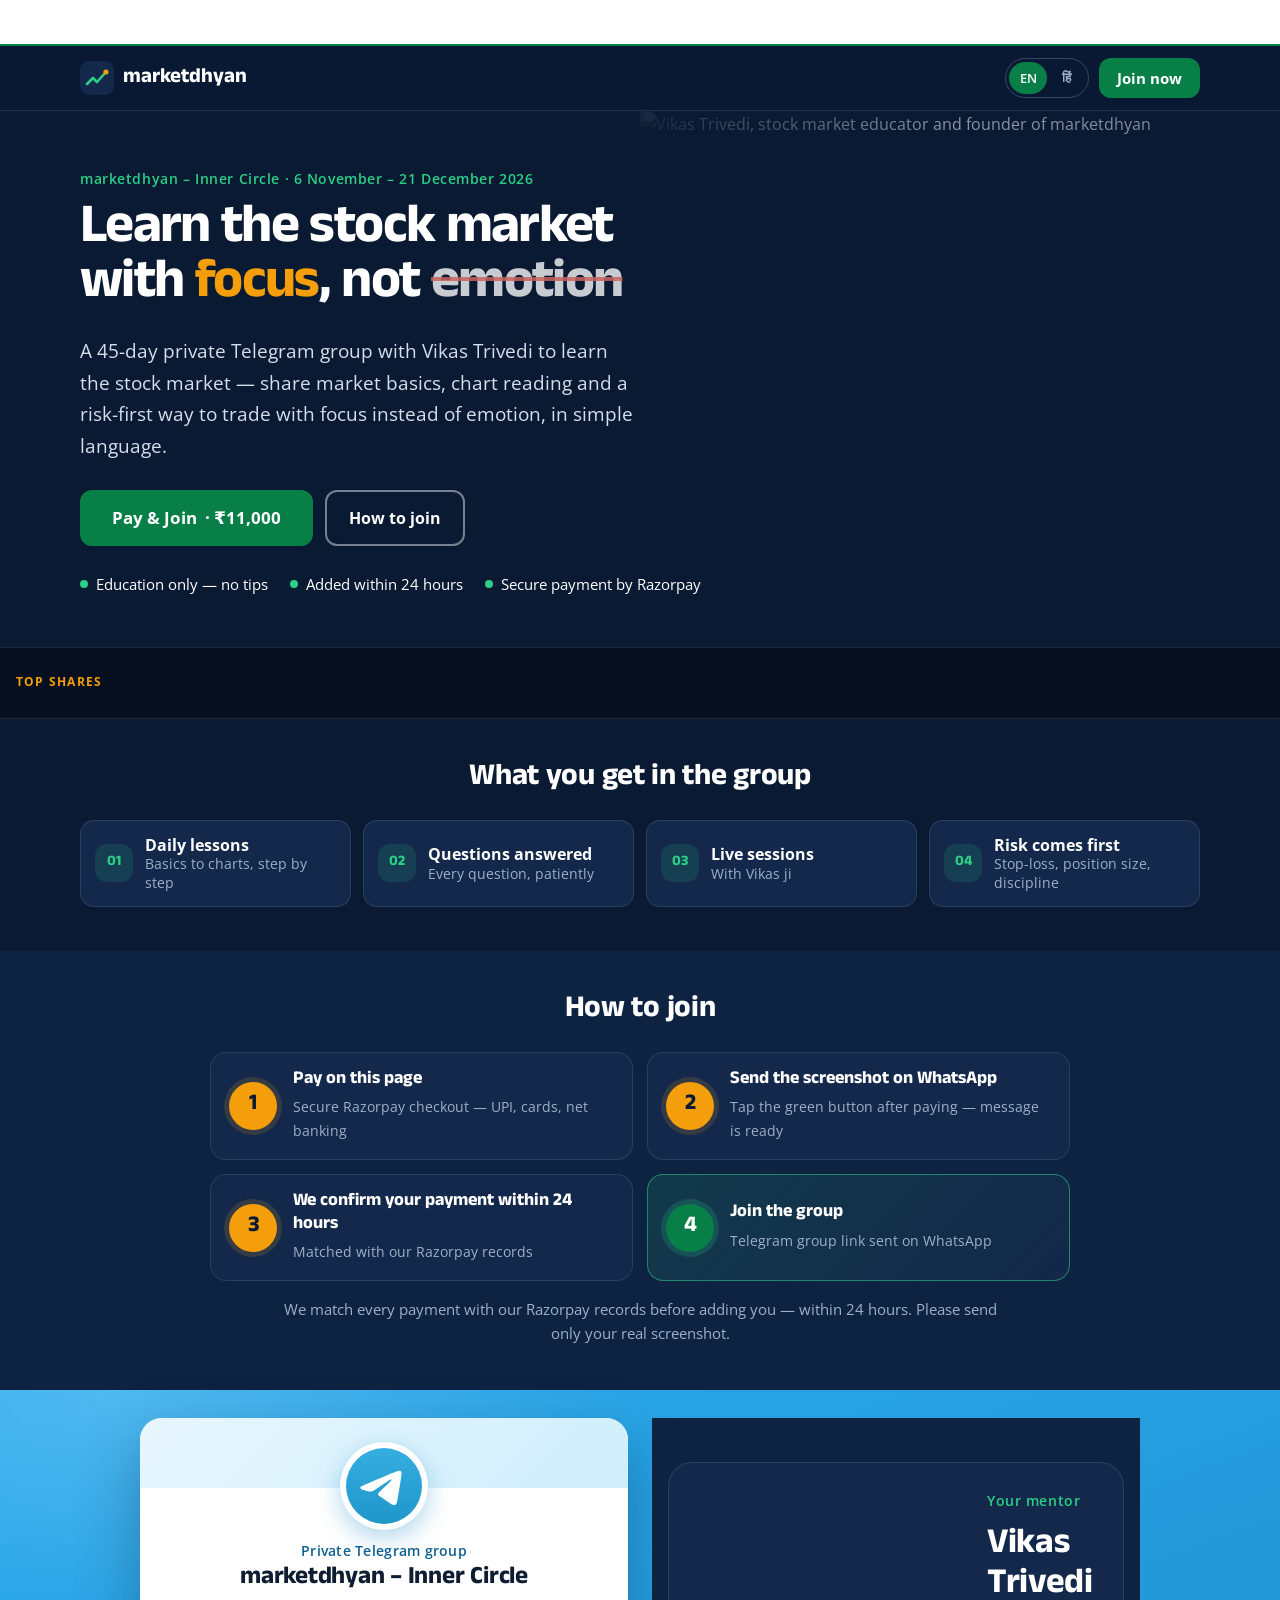
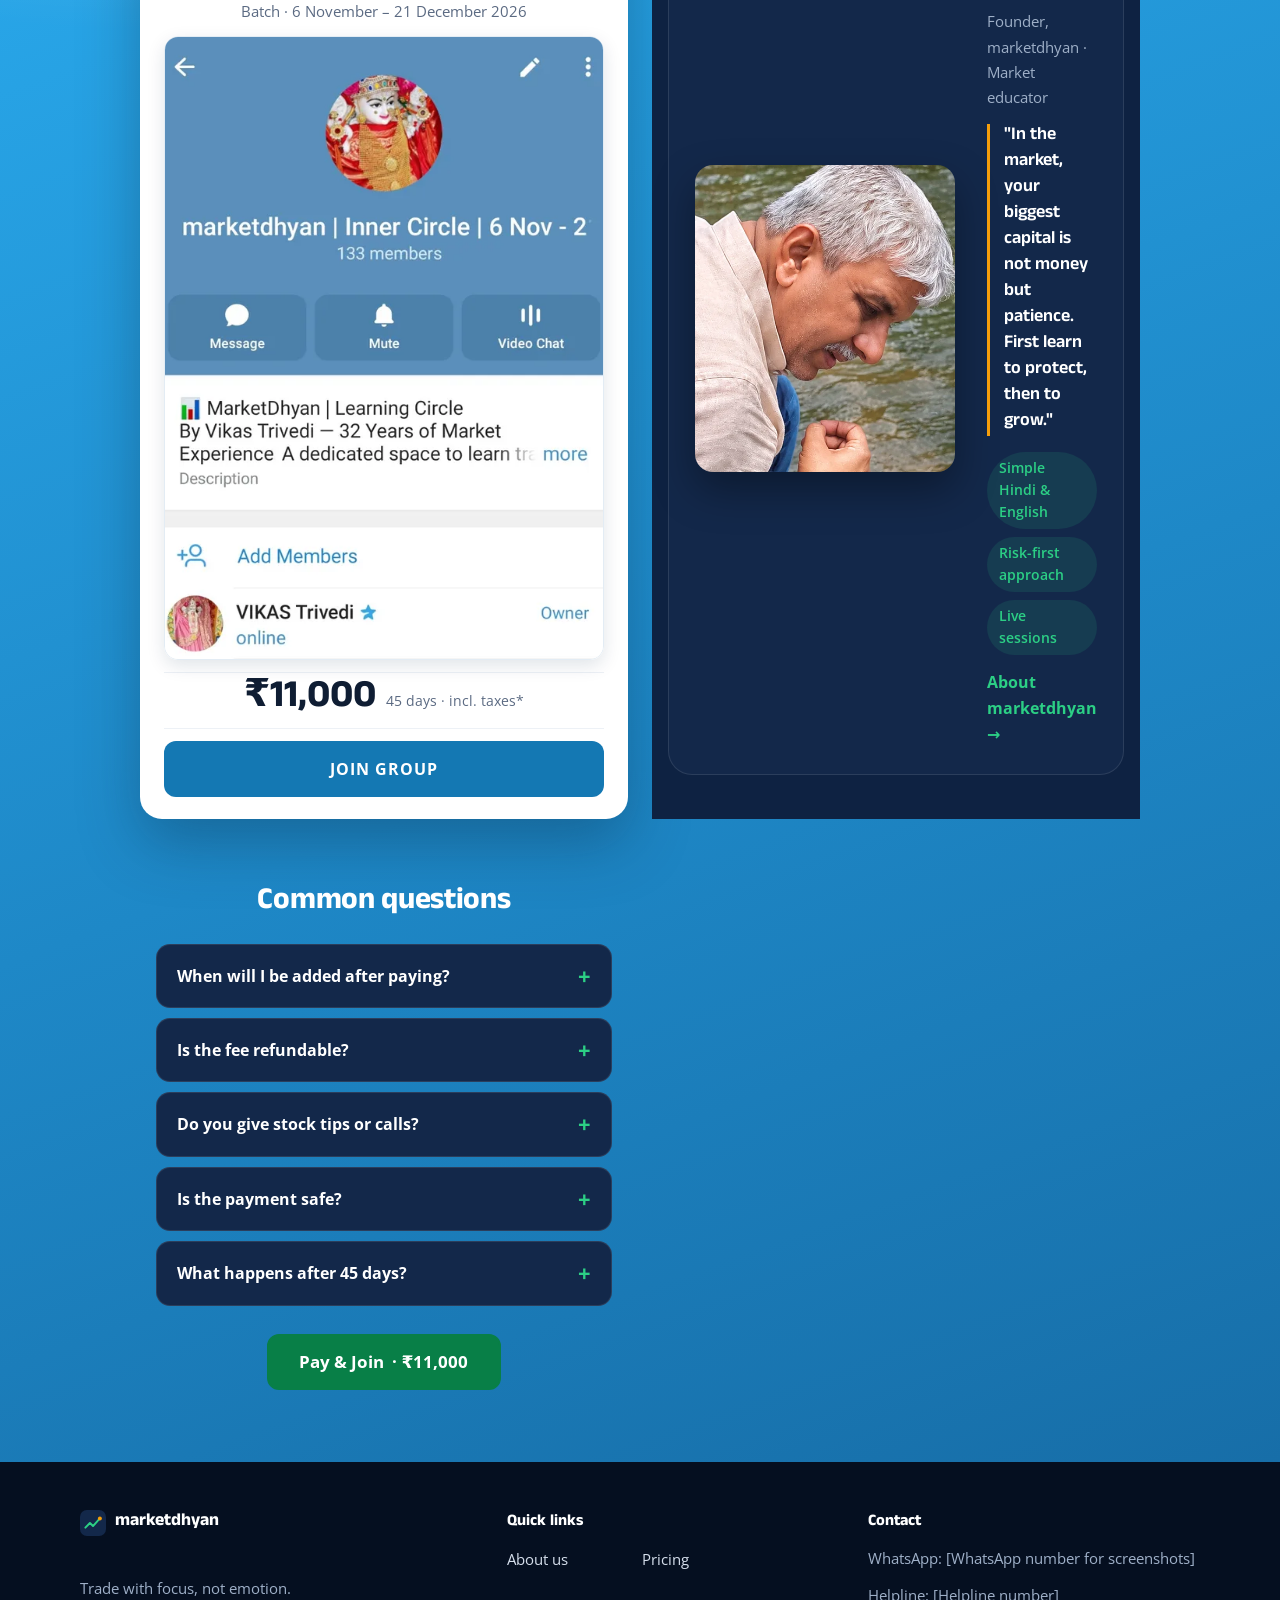
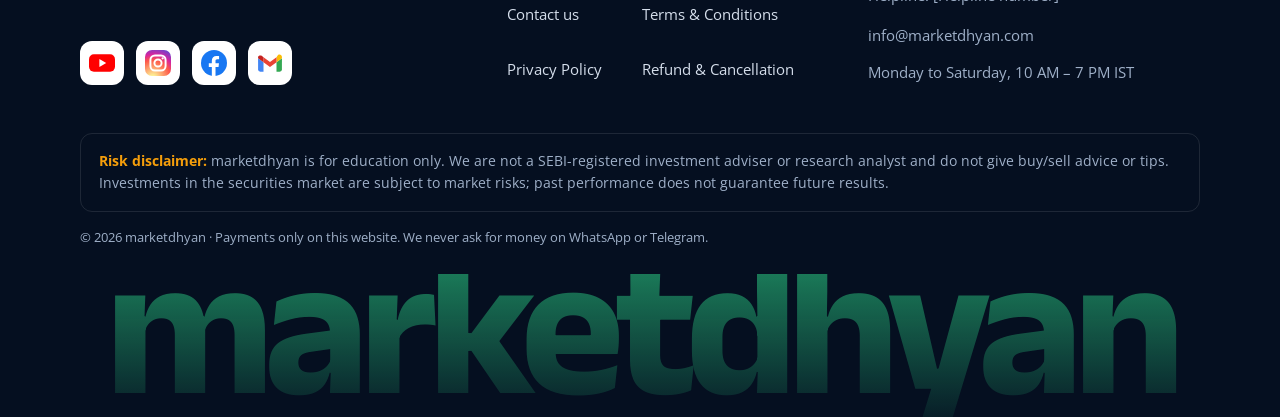
==== commit 89bb1e60: "Update index.html" ====
--- a/index.html
+++ b/index.html
@@ -1,5 +1,5 @@
 <!DOCTYPE html>
-<html lang="en">
+<html lang="en">
 <head>
   <meta charset="utf-8">
   <meta name="viewport" content="width=device-width, initial-scale=1">
@@ -134,45 +134,7 @@
           </div>
 
           <!-- Checkout -->
-          <form id="payForm" class="tg__pay" novalidate>
-            <input type="hidden" name="plan" value="inner-circle-nov-dec-2026">
-            <h3 class="tg__h" data-hi="आपकी जानकारी">Your details</h3>
-            <div class="fields">
-              <label class="field field--full"><span data-hi="पूरा नाम">Full name</span>
-                <input name="name" type="text" autocomplete="name" required maxlength="80" aria-describedby="err-name">
-                <small class="field__err" id="err-name"></small></label>
-              <label class="field"><span data-hi="मोबाइल (व्हाट्सऐप)">Mobile (WhatsApp)</span>
-                <input name="mobile" type="tel" inputmode="numeric" autocomplete="tel-national" required pattern="[6-9][0-9]{9}" maxlength="14" placeholder="10-digit number" aria-describedby="err-mobile">
-                <small class="field__err" id="err-mobile"></small></label>
-              <label class="field"><span data-hi="ईमेल (रसीद के लिए)">Email (for receipt)</span>
-                <input name="email" type="email" autocomplete="email" required maxlength="120" aria-describedby="err-email">
-                <small class="field__err" id="err-email"></small>
-                <button type="button" class="field__hint" id="emailHint" hidden></button></label>
-            </div>
-
-            <div class="sum">
-              <div class="sum__row"><span data-hi="प्लान">Plan</span><b>marketdhyan – Inner Circle</b></div>
-              <div class="sum__row"><span data-hi="बैच">Batch</span><b data-hi="6 नवंबर – 21 दिसंबर 2026">6 November – 21 December 2026</b></div>
-              <div class="sum__row"><span data-hi="पेमेंट कन्फ़र्मेशन">Payment confirmation</span><b data-hi="24 घंटे के अंदर">Within 24 hours</b></div>
-              <div class="sum__row sum__total"><span data-hi="कुल">Total</span><b>₹11,000</b></div>
-            </div>
-
-            <label class="tick"><input type="checkbox" name="agree_terms" required aria-describedby="err-agree_terms">
-              <span data-hi="मैं <a href='terms.html' title='नियम'>नियम</a>, <a href='privacy.html' title='गोपनीयता नीति'>गोपनीयता नीति</a> और <a href='refund-policy.html' title='रिफ़ंड पॉलिसी'>रिफ़ंड पॉलिसी</a>* से सहमत हूँ।">I agree to the <a href="terms.html" title="Terms">Terms</a>, <a href="privacy.html" title="Privacy Policy">Privacy Policy</a> and <a href="refund-policy.html" title="Refund Policy">Refund Policy</a>*.</span></label>
-            <small class="field__err field__err--tick" id="err-agree_terms"></small>
-            <div class="trust">
-              <span>🔒 <span data-hi="100% सुरक्षित पेमेंट · Razorpay">100% secure payment · Razorpay</span></span>
-              <span class="trust__pills"><i>UPI</i><i data-hi="कार्ड">Cards</i><i data-hi="नेट बैंकिंग">Net banking</i></span>
-            </div>
-            <p class="fine" data-hi="* कोर्स शुल्क नॉन-रिफ़ंडेबल है (रिफ़ंड पॉलिसी के अपवाद छोड़कर) · शिक्षा कार्यक्रम · कोई ऑटो-रिन्यूअल नहीं">* Course fee is non-refundable (except the cases in the Refund Policy) · Education programme · No auto-renewal</p>
-            <div class="cf-box" id="cfBox" hidden></div>
-            <p class="pay__err" id="payErr" role="alert"></p>
-            <button class="tg__btn" type="submit" id="payBtn"><span data-hi="पेमेंट करें और ग्रुप जॉइन करें">Pay &amp; join group</span> <span id="payAmt"></span></button>
-          </form>
-        </div>
-      </div>
-    </section>
-
+          
 
 
     <!-- ABOUT (short) -->
@@ -245,5 +207,5 @@
   </footer>
   <script src="assets/plans8df7.js?v=1794605191"></script>
   <script src="assets/landing8df7.js?v=1794605191"></script>
-</body>
+</body>
 </html>
